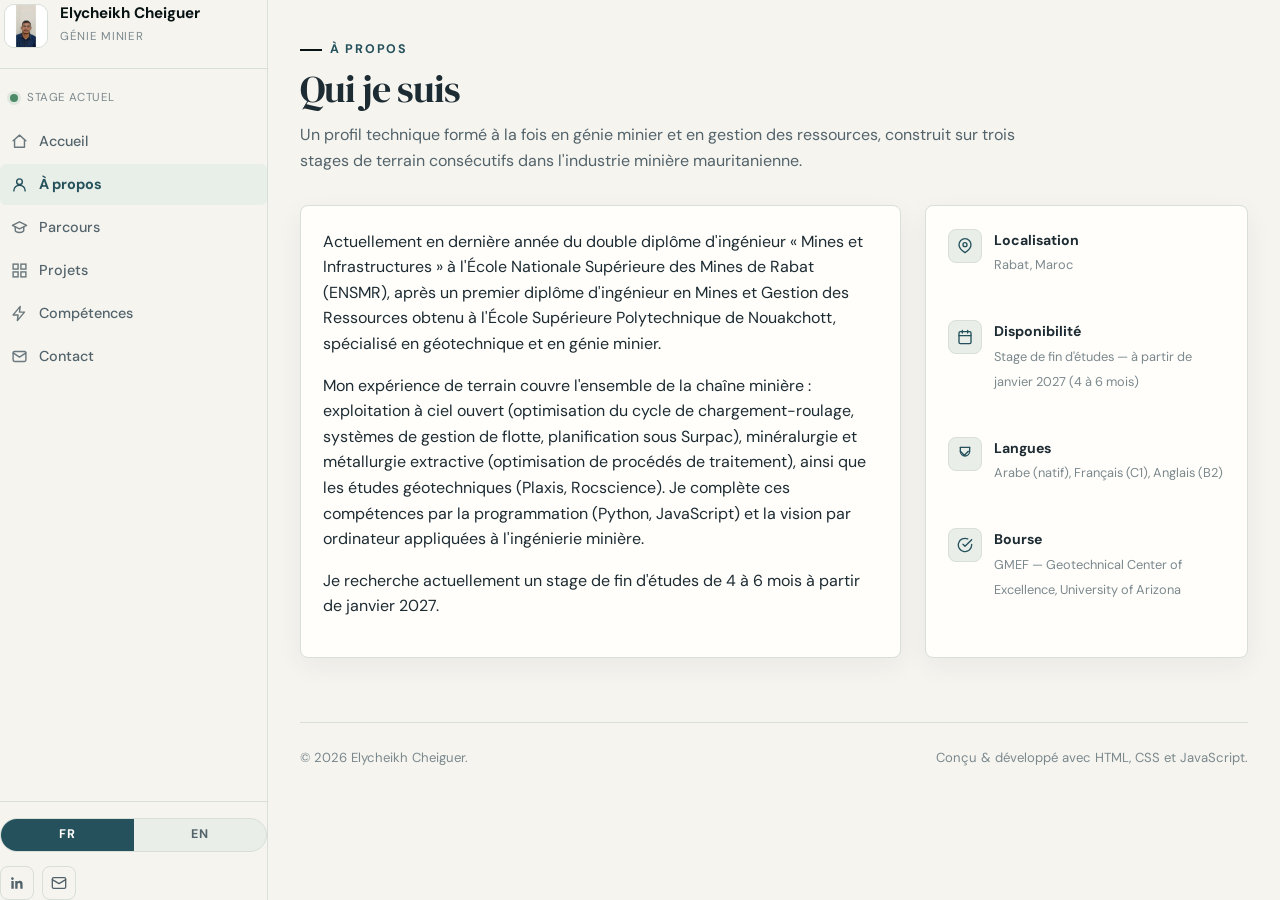
==== about.html @ e335070d "first commit" ====
<!DOCTYPE html>
<html lang="fr">
<head>
<meta charset="UTF-8">
<meta name="viewport" content="width=device-width, initial-scale=1.0">
<title>Elycheikh Cheiguer - Portfolio</title>
<meta name="description" content="Portfolio d'Elycheikh Cheiguer, &eacute;l&egrave;ve-ing&eacute;nieur en g&eacute;nie minier - g&eacute;otechnique, exploitation mini&egrave;re et min&eacute;ralurgie.">
<link rel="icon" href="assets/img/headshot.jpg">
<link rel="stylesheet" href="https://cdn.jsdelivr.net/npm/bootstrap@5.3.3/dist/css/bootstrap.min.css">
<link rel="preconnect" href="https://fonts.googleapis.com">
<link rel="preconnect" href="https://fonts.gstatic.com" crossorigin>
<link href="https://fonts.googleapis.com/css2?family=DM+Sans:wght@400;500;600;700&family=DM+Serif+Display&display=swap" rel="stylesheet">
<link rel="stylesheet" href="style.css">
</head>
<body>
<div class="app-shell d-flex">
  <nav class="app-sidebar offcanvas-lg offcanvas-start" tabindex="-1" id="appSidebar" aria-label="Navigation principale">
    <div class="offcanvas-header d-lg-none">
      <h2 class="offcanvas-title">Menu</h2>
      <button type="button" class="btn-close" data-bs-dismiss="offcanvas" data-bs-target="#appSidebar" aria-label="Close"></button>
    </div>
    <div class="offcanvas-body sidebar-body">
      <a class="sidebar-brand" href="index.html">
        <img src="assets/img/headshot.jpg" alt="" class="sidebar-avatar" width="44" height="44">
        <span class="sidebar-brand-text"><strong>Elycheikh Cheiguer</strong><span data-i18n="sidebar.role">G&eacute;nie Minier</span></span>
      </a>
      <div class="sidebar-presence"><span class="presence-dot" aria-hidden="true"></span><span data-i18n="hero.badge.title">Stage actuel</span></div>
      <ul class="nav flex-column sidebar-nav">
        <li class="nav-item"><a class="nav-link" data-nav href="index.html"><svg width="17" height="17" viewBox="0 0 24 24" fill="none" stroke="currentColor" stroke-width="2" stroke-linecap="round" stroke-linejoin="round"><path d="M3 11l9-8 9 8"/><path d="M5 10v10h14V10"/></svg><span data-i18n="nav.home">Accueil</span></a></li>
        <li class="nav-item"><a class="nav-link active" data-nav href="about.html" aria-current="page"><svg width="17" height="17" viewBox="0 0 24 24" fill="none" stroke="currentColor" stroke-width="2" stroke-linecap="round" stroke-linejoin="round"><circle cx="12" cy="8" r="4"/><path d="M4 21c0-4.4 3.6-8 8-8s8 3.6 8 8"/></svg><span data-i18n="nav.about">&Agrave; propos</span></a></li>
        <li class="nav-item"><a class="nav-link" data-nav href="journey.html"><svg width="17" height="17" viewBox="0 0 24 24" fill="none" stroke="currentColor" stroke-width="2" stroke-linecap="round" stroke-linejoin="round"><path d="M2 9l10-5 10 5-10 5-10-5z"/><path d="M6 11v5c0 1.7 2.7 3 6 3s6-1.3 6-3v-5"/></svg><span data-i18n="nav.education">Parcours</span></a></li>
        <li class="nav-item"><a class="nav-link" data-nav href="projects.html"><svg width="17" height="17" viewBox="0 0 24 24" fill="none" stroke="currentColor" stroke-width="2"><rect x="3" y="3" width="7" height="7"/><rect x="14" y="3" width="7" height="7"/><rect x="14" y="14" width="7" height="7"/><rect x="3" y="14" width="7" height="7"/></svg><span data-i18n="nav.projects">Projets</span></a></li>
        <li class="nav-item"><a class="nav-link" data-nav href="skills.html"><svg width="17" height="17" viewBox="0 0 24 24" fill="none" stroke="currentColor" stroke-width="2" stroke-linecap="round" stroke-linejoin="round"><path d="M13 2L3 14h7l-1 8 10-12h-7l1-8z"/></svg><span data-i18n="nav.skills">Comp&eacute;tences</span></a></li>
        <li class="nav-item"><a class="nav-link" data-nav href="contact.html"><svg width="17" height="17" viewBox="0 0 24 24" fill="none" stroke="currentColor" stroke-width="2" stroke-linecap="round" stroke-linejoin="round"><rect x="3" y="5" width="18" height="14" rx="2"/><path d="M3 7l9 6 9-6"/></svg><span data-i18n="nav.contact">Contact</span></a></li>
      </ul>
      <div class="sidebar-footer">
        <div class="lang-toggle" role="group" aria-label="Language"><button type="button" data-lang-btn="fr">FR</button><button type="button" data-lang-btn="en">EN</button></div>
        <div class="sidebar-social">
          <a href="https://www.linkedin.com/in/elycheikh-cheiguer" target="_blank" rel="noopener noreferrer" aria-label="LinkedIn"><svg width="16" height="16" viewBox="0 0 24 24" fill="currentColor"><path d="M20.45 20.45h-3.56v-5.57c0-1.33-.02-3.04-1.85-3.04-1.86 0-2.14 1.45-2.14 2.94v5.67H9.34V9h3.41v1.56h.05c.48-.9 1.64-1.85 3.37-1.85 3.6 0 4.27 2.37 4.27 5.46v6.28zM5.34 7.43a2.07 2.07 0 1 1 0-4.13 2.07 2.07 0 0 1 0 4.13zM7.12 20.45H3.56V9h3.56v11.45z"/></svg></a>
          <a href="mailto:elycheikh.cheiguer@enim.ac.ma" aria-label="Email"><svg width="16" height="16" viewBox="0 0 24 24" fill="none" stroke="currentColor" stroke-width="2" stroke-linecap="round" stroke-linejoin="round"><rect x="2" y="4" width="20" height="16" rx="2"/><path d="M22 7l-10 6L2 7"/></svg></a>
        </div>
      </div>
    </div>
  </nav>
  <main class="app-main">
    <div class="topbar-mobile d-lg-none">
      <button type="button" class="hamburger-btn" data-bs-toggle="offcanvas" data-bs-target="#appSidebar" aria-controls="appSidebar" aria-label="Menu"><svg viewBox="0 0 24 24" width="20" height="20" fill="none" stroke="currentColor" stroke-width="2" stroke-linecap="round"><line x1="3" y1="6" x2="21" y2="6"/><line x1="3" y1="12" x2="21" y2="12"/><line x1="3" y1="18" x2="21" y2="18"/></svg></button>
      <span class="mobile-brand">Elycheikh Cheiguer</span>
    </div>
    <div class="content-wrap">
<section id="about" class="section reveal">
        <span class="section-eyebrow" data-i18n="about.eyebrow">À propos</span>
        <h2 class="section-title" data-i18n="about.title">Qui je suis</h2>
        <p class="section-lead" data-i18n="about.lead">Un profil technique formé à la fois en génie minier et en gestion des ressources, construit sur trois stages de terrain consécutifs dans l'industrie minière mauritanienne.</p>

        <div class="about-grid">
          <div class="card">
            <p data-i18n="about.p1">Actuellement en dernière année du double diplôme d'ingénieur « Mines et Infrastructures » à l'École Nationale Supérieure des Mines de Rabat (ENSMR), après un premier diplôme d'ingénieur en Mines et Gestion des Ressources obtenu à l'École Supérieure Polytechnique de Nouakchott, spécialisé en géotechnique et en génie minier.</p>
            <p data-i18n="about.p2">Mon expérience de terrain couvre l'ensemble de la chaîne minière : exploitation à ciel ouvert (optimisation du cycle de chargement-roulage, systèmes de gestion de flotte, planification sous Surpac), minéralurgie et métallurgie extractive (optimisation de procédés de traitement), ainsi que les études géotechniques (Plaxis, Rocscience). Je complète ces compétences par la programmation (Python, JavaScript) et la vision par ordinateur appliquées à l'ingénierie minière.</p>
            <p data-i18n="about.p3">Je recherche actuellement un stage de fin d'études de 4 à 6 mois à partir de janvier 2027.</p>
          </div>

          <div class="card fact-list">
            <div class="fact-item">
              <div class="ic"><svg width="16" height="16" viewBox="0 0 24 24" fill="none" stroke="currentColor" stroke-width="2" stroke-linecap="round" stroke-linejoin="round"><path d="M21 10c0 6-9 12-9 12S3 16 3 10a9 9 0 0 1 18 0z"/><circle cx="12" cy="10" r="3"/></svg></div>
              <div><b data-i18n="about.fact1.title">Localisation</b><span data-i18n="about.fact1.sub">Rabat, Maroc</span></div>
            </div>
            <div class="fact-item">
              <div class="ic"><svg width="16" height="16" viewBox="0 0 24 24" fill="none" stroke="currentColor" stroke-width="2" stroke-linecap="round" stroke-linejoin="round"><rect x="3" y="4" width="18" height="18" rx="2"/><path d="M16 2v4M8 2v4M3 10h18"/></svg></div>
              <div><b data-i18n="about.fact2.title">Disponibilité</b><span data-i18n="about.fact2.sub">Stage de fin d'études — à partir de janvier 2027 (4 à 6 mois)</span></div>
            </div>
            <div class="fact-item">
              <div class="ic"><svg width="16" height="16" viewBox="0 0 24 24" fill="none" stroke="currentColor" stroke-width="2" stroke-linecap="round" stroke-linejoin="round"><path d="M5 8l6 6 6-6"/><path d="M5 2h14"/><path d="M5 2v6a7 7 0 0 0 14 0V2"/></svg></div>
              <div><b data-i18n="about.fact3.title">Langues</b><span data-i18n="about.fact3.sub">Arabe (natif), Français (C1), Anglais (B2)</span></div>
            </div>
            <div class="fact-item">
              <div class="ic"><svg width="16" height="16" viewBox="0 0 24 24" fill="none" stroke="currentColor" stroke-width="2" stroke-linecap="round" stroke-linejoin="round"><path d="M22 11.08V12a10 10 0 1 1-5.93-9.14"/><path d="M22 4L12 14.01l-3-3"/></svg></div>
              <div><b data-i18n="about.fact4.title">Bourse</b><span data-i18n="about.fact4.sub">GMEF — Geotechnical Center of Excellence, University of Arizona</span></div>
            </div>
          </div>
        </div>
      </section>
      <footer class="site-footer">
        <span>&copy; <span id="year"></span> Elycheikh Cheiguer.</span>
        <span data-i18n="footer.built">Designed &amp; built with HTML, CSS and JavaScript.</span>
      </footer>
    </div>
  </main>
</div>
<script src="https://cdn.jsdelivr.net/npm/bootstrap@5.3.3/dist/js/bootstrap.bundle.min.js"></script>
<script src="script.js"></script>
</body>
</html>
---- style.css ----
/* ============================================================
   Elycheikh Cheiguer — Portfolio
   style.css
   ============================================================ */

:root {
  --bg: #f5f4ef;
  --surface: #fffefa;
  --surface-2: #e9eee9;
  --surface-3: #d6dfd9;
  --border: #d8ded8;
  --ink: #1d2b33;
  --ink-soft: #53636b;
  --ink-faint: #7b888d;
  --accent: #24515c;
  --accent-soft: #071213;
  --accent-ink: #fffefa;
  --danger: #519cba;
  --ok: #39745e;
  --info: #557a8a;

  --font-title: "DM Serif Display", Georgia, serif;
  --font-body: "DM Sans", -apple-system, BlinkMacSystemFont, "Segoe UI", sans-serif;
  --font-data: "Segoe UI", Consolas, "Cascadia Mono", monospace;

  --shadow: 0 18px 48px rgba(32, 42, 38, 0.12);
  --shadow-sm: 0 5px 18px rgba(32, 42, 38, 0.07);
  --radius: 8px;
  --radius-sm: 6px;

  --sidebar-w: 268px;
}

* { box-sizing: border-box; }

html { scroll-behavior: smooth; }

body {
  background: var(--bg);
  color: var(--ink);
  font-family: var(--font-body);
  font-size: 16px;
  line-height: 1.6;
  margin: 0;
  -webkit-font-smoothing: antialiased;
  overflow-x: hidden;
}

img { max-width: 100%; display: block; }

a { color: var(--accent-soft); text-decoration: none; }
a:hover { color: var(--accent); }

h1, h2, h3, h4, h5, h6 {
  font-family: var(--font-title);
  color: var(--ink);
  font-weight: 700;
  letter-spacing: -0.01em;
}

::selection { background: var(--accent); color: var(--accent-ink); }

/* ---------- scrollbar ---------- */
::-webkit-scrollbar { width: 10px; height: 10px; }
::-webkit-scrollbar-track { background: var(--bg); }
::-webkit-scrollbar-thumb { background: var(--surface-3); border-radius: 8px; }
::-webkit-scrollbar-thumb:hover { background: var(--accent); }

/* ============================================================
   APP SHELL / SIDEBAR (pattern reused from the Chrono Cycle
   Camion dashboard: offcanvas-lg sidebar + mobile topbar)
   ============================================================ */

.app-shell { min-height: 100vh; }

.topbar-mobile {
  display: none;
  align-items: center;
  gap: .75rem;
  padding: .85rem 1rem;
  background: var(--surface);
  border-bottom: 1px solid var(--border);
  position: sticky;
  top: 0;
  z-index: 1030;
}

.hamburger-btn {
  background: transparent;
  border: 1px solid var(--border);
  border-radius: 8px;
  width: 40px;
  height: 40px;
  display: inline-flex;
  align-items: center;
  justify-content: center;
  color: var(--ink);
}

.topbar-mobile .mobile-brand {
  font-family: var(--font-title);
  font-weight: 700;
  color: var(--ink);
}

.app-sidebar {
  width: var(--sidebar-w);
  background: var(--surface);
  border-right: 1px solid var(--border);
}

.sidebar-body {
  display: flex;
  flex-direction: column;
  height: 100%;
  padding: 1.5rem 1.1rem;
}

.sidebar-brand {
  display: flex;
  align-items: center;
  gap: .75rem;
  padding: .25rem .25rem 1.25rem;
  border-bottom: 1px solid var(--border);
  margin-bottom: 1.1rem;
}

.sidebar-avatar {
  width: 44px;
  height: 44px;
  border-radius: 10px;
  object-fit: cover;
  border: 1px solid var(--border);
}

.sidebar-brand-text h1 {
  font-size: .95rem;
  margin: 0;
  line-height: 1.2;
}

.sidebar-brand-text strong {
  font-size: .95rem;
  display: block;
  line-height: 1.2;
}

.sidebar-brand-text span {
  font-size: .72rem;
  color: var(--ink-faint);
  text-transform: uppercase;
  letter-spacing: .06em;
}

.sidebar-nav { flex: 1; }

.sidebar-presence {
  display: flex;
  align-items: center;
  gap: .55rem;
  color: var(--ink-faint);
  font-size: .72rem;
  letter-spacing: .04em;
  text-transform: uppercase;
  margin: .15rem .65rem .85rem;
}

.presence-dot {
  width: 8px;
  height: 8px;
  border-radius: 50%;
  background: #4b8b68;
  box-shadow: 0 0 0 3px rgba(75, 139, 104, .12);
}

.nav-section-label {
  font-size: .68rem;
  text-transform: uppercase;
  letter-spacing: .09em;
  color: var(--ink-faint);
  margin: 1.1rem .5rem .4rem;
}

.app-sidebar .nav-link {
  display: flex;
  align-items: center;
  gap: .7rem;
  color: var(--ink-soft);
  border-radius: var(--radius-sm);
  padding: .55rem .7rem;
  font-size: .9rem;
  font-weight: 500;
  margin-bottom: .15rem;
  transition: background .15s ease, color .15s ease;
}

.app-sidebar .nav-link svg { flex-shrink: 0; opacity: .85; }

.app-sidebar .nav-link:hover {
  background: var(--surface-2);
  color: var(--ink);
}

.app-sidebar .nav-link.active {
  background: #e8eee8;
  color: var(--accent);
  font-weight: 700;
}
.app-sidebar .nav-link.active svg { opacity: 1; }

.sidebar-footer {
  border-top: 1px solid var(--border);
  padding-top: 1rem;
  margin-top: 1rem;
}

.lang-toggle {
  display: flex;
  border: 1px solid var(--border);
  border-radius: 999px;
  overflow: hidden;
  background: var(--surface-2);
}

.lang-toggle button {
  flex: 1;
  background: transparent;
  border: none;
  color: var(--ink-soft);
  font-size: .78rem;
  font-weight: 700;
  letter-spacing: .04em;
  padding: .4rem 0;
  cursor: pointer;
  transition: background .15s ease, color .15s ease;
}

.lang-toggle button.active {
  background: var(--accent);
  color: var(--accent-ink);
}

.sidebar-social {
  display: flex;
  gap: .5rem;
  margin-top: .85rem;
}

.sidebar-social a {
  width: 34px;
  height: 34px;
  display: inline-flex;
  align-items: center;
  justify-content: center;
  border: 1px solid var(--border);
  border-radius: 8px;
  color: var(--ink-soft);
}

.sidebar-social a:hover {
  color: var(--accent-ink);
  background: var(--accent);
  border-color: var(--accent);
}

.app-main { flex: 1; min-width: 0; }

.content-wrap {
  max-width: 1180px;
  margin: 0 auto;
  padding: 2.5rem 2rem 4rem;
}

/* ============================================================
   SECTION HEADERS
   ============================================================ */

.section { scroll-margin-top: 1.5rem; padding-top: 2.2rem; }
.section:first-child { padding-top: 0; }

.section-eyebrow {
  color: var(--accent);
  font-size: .78rem;
  font-weight: 700;
  text-transform: uppercase;
  letter-spacing: .12em;
  margin-bottom: .4rem;
  display: flex;
  align-items: center;
  gap: .5rem;
}

.section-eyebrow::before {
  content: "";
  width: 22px;
  height: 2px;
  background: var(--accent);
  display: inline-block;
}

.section-title {
  font-size: clamp(1.5rem, 2.4vw, 2rem);
  margin: 0 0 .6rem;
}

.section-lead {
  color: var(--ink-soft);
  max-width: 68ch;
  margin-bottom: 2rem;
}

/* ============================================================
   CARD (consistent with Chrono Cycle Camion .card, explicit
   color overrides to avoid Bootstrap collision)
   ============================================================ */

.card {
  background: var(--surface);
  color: var(--ink);
  border: 1px solid var(--border);
  border-radius: var(--radius);
  box-shadow: var(--shadow-sm);
  padding: 1.4rem;
  margin-bottom: 1rem;
}

.card-flat {
  background: var(--surface-2);
  border: 1px solid var(--border);
  border-radius: var(--radius-sm);
}

/* ============================================================
   HERO
   ============================================================ */

.hero {
  display: grid;
  grid-template-columns: 1.05fr .95fr;
  gap: 2.5rem;
  align-items: center;
  min-height: calc(100vh - 2.5rem);
  padding-top: 1rem;
}

.hero > * { min-width: 0; }

.hero-kicker {
  color: var(--accent);
  font-weight: 700;
  letter-spacing: .1em;
  text-transform: uppercase;
  font-size: .8rem;
  margin-bottom: .9rem;
  display: block;
}

.hero h1 {
  font-size: clamp(2.7rem, 5vw, 4.4rem);
  line-height: 1.05;
  margin-bottom: .9rem;
  font-weight: 500;
}

.hero h1 .accent-ink { color: var(--accent); }

.hero-sub {
  color: var(--ink-soft);
  font-size: 1.08rem;
  max-width: 54ch;
  margin-bottom: 1.6rem;
}

.hero-cta { display: flex; gap: .8rem; flex-wrap: wrap; margin-bottom: 1.8rem; }

.btn-accent {
  background: var(--accent);
  border: 1px solid var(--accent);
  color: var(--accent-ink);
  font-weight: 700;
  border-radius: 10px;
  padding: .65rem 1.3rem;
}
.btn-accent:hover { background: var(--accent-soft); border-color: var(--accent-soft); color: var(--accent-ink); }

.btn-outline-ghost {
  background: transparent;
  border: 1px solid var(--border);
  color: var(--ink);
  font-weight: 600;
  border-radius: 10px;
  padding: .65rem 1.3rem;
}
.btn-outline-ghost:hover { border-color: var(--accent); color: var(--accent-soft); }

.hero-stats {
  display: grid;
  grid-template-columns: repeat(3, 1fr);
  gap: .75rem;
  max-width: 480px;
}

.hero-stat {
  min-width: 0;
  background: var(--surface);
  border: 1px solid var(--border);
  border-radius: var(--radius-sm);
  padding: .8rem .6rem;
  text-align: center;
}

.hero-stat b {
  display: block;
  font-family: var(--font-data);
  font-size: 1.25rem;
  color: var(--accent);
}

.hero-stat span {
  font-size: .68rem;
  color: var(--ink-faint);
  text-transform: uppercase;
  letter-spacing: .04em;
}

.hero-portrait-wrap { position: relative; display: flex; justify-content: center; }

.hero-portrait-frame {
  position: relative;
  width: min(100%, 380px);
  border-radius: 3px 3px 72px 3px;
  overflow: hidden;
  border: 1px solid var(--border);
  box-shadow: var(--shadow);
}

.hero-portrait-frame img {
  width: 100%;
  aspect-ratio: 4 / 5;
  object-fit: cover;
}

.hero-portrait-badge {
  position: absolute;
  bottom: 14px;
  left: 14px;
  right: 14px;
  background: rgba(255, 254, 250, .92);
  backdrop-filter: blur(6px);
  border: 1px solid var(--border);
  border-radius: 10px;
  padding: .6rem .8rem;
  font-size: .78rem;
  color: var(--ink-soft);
}
.hero-portrait-badge b { color: var(--ink); }

/* ============================================================
   ABOUT
   ============================================================ */

.about-grid { display: grid; grid-template-columns: 1.3fr .7fr; gap: 1.5rem; }
.about-grid > * { min-width: 0; }

.fact-list { display: grid; gap: .65rem; }
.fact-item { display: flex; gap: .75rem; align-items: flex-start; }
.fact-item .ic {
  width: 34px; height: 34px; flex-shrink: 0;
  border-radius: 8px; background: var(--surface-2); border: 1px solid var(--border);
  display: flex; align-items: center; justify-content: center; color: var(--accent);
}
.fact-item b { display: block; font-size: .88rem; color: var(--ink); }
.fact-item span { font-size: .8rem; color: var(--ink-faint); }

/* ============================================================
   TIMELINE (education)
   ============================================================ */

.timeline { position: relative; padding-left: 1.6rem; }
.timeline::before {
  content: "";
  position: absolute;
  left: 7px; top: 6px; bottom: 6px;
  width: 2px;
  background: var(--border);
}

.timeline-item { position: relative; padding-bottom: 1.4rem; }
.timeline-item:last-child { padding-bottom: 0; }

.timeline-item::before {
  content: "";
  position: absolute;
  left: -1.6rem;
  top: 4px;
  width: 15px; height: 15px;
  border-radius: 50%;
  background: var(--surface);
  border: 2px solid var(--accent);
}

.timeline-item.is-current::before { background: var(--accent); }

.timeline-date {
  font-family: var(--font-data);
  font-size: .76rem;
  color: var(--accent);
  text-transform: uppercase;
  letter-spacing: .05em;
  margin-bottom: .15rem;
}

.timeline-item h3 { font-size: 1.02rem; margin: 0 0 .15rem; }
.timeline-item .org { color: var(--ink-soft); font-size: .86rem; margin-bottom: .3rem; }
.timeline-item p { color: var(--ink-faint); font-size: .86rem; margin: 0; }

/* ============================================================
   EXPERIENCE
   ============================================================ */

.exp-card { padding: 0; overflow: hidden; }

.exp-head {
  display: flex;
  justify-content: space-between;
  align-items: flex-start;
  gap: 1rem;
  padding: 1.3rem 1.4rem;
  flex-wrap: wrap;
}

.exp-head h3 { font-size: 1.12rem; margin: 0 0 .25rem; }
.exp-head .org { color: var(--accent-soft); font-size: .88rem; font-weight: 600; }
.exp-head .meta { color: var(--ink-faint); font-size: .8rem; margin-top: .2rem; }

.badge-pill {
  display: inline-block;
  background: var(--surface-2);
  border: 1px solid var(--border);
  color: var(--ink-soft);
  border-radius: 999px;
  font-size: .72rem;
  padding: .28rem .7rem;
  margin: 0 .35rem .35rem 0;
  font-weight: 600;
}

.exp-body {
  padding: 0 1.4rem 1.4rem;
  color: var(--ink-soft);
  font-size: .92rem;
}

.exp-body p { margin-bottom: .8rem; }

/* --- featured SNIM case study --- */

.case-study { padding: 0; }

.case-hero {
  position: relative;
  min-height: 300px;
  background-size: cover;
  background-position: center;
  display: flex;
  align-items: flex-end;
  padding: 1.6rem;
}

.case-hero::before {
  content: "";
  position: absolute; inset: 0;
  background: linear-gradient(180deg, rgba(20,21,26,.15) 0%, rgba(20,21,26,.96) 100%);
}

.case-hero-content { position: relative; z-index: 1; }
.case-hero .badge-pill { background: rgba(29,31,38,.75); }

.case-hero h3 { font-size: 1.5rem; margin: 0 0 .35rem; }
.case-hero .org { color: var(--accent-soft); font-weight: 700; font-size: .95rem; }

.case-stats {
  display: grid;
  grid-template-columns: repeat(auto-fit, minmax(110px, 1fr));
  gap: .7rem;
  padding: 1.3rem 1.6rem;
  border-bottom: 1px solid var(--border);
}

.case-stat { text-align: center; min-width: 0; }
.case-stat b { display: block; font-family: var(--font-data); font-size: 1.3rem; color: var(--accent); }
.case-stat span { font-size: .68rem; color: var(--ink-faint); text-transform: uppercase; letter-spacing: .04em; }

.case-nav {
  display: flex;
  gap: .4rem;
  padding: 1rem 1.6rem 0;
  flex-wrap: wrap;
  border-bottom: 1px solid var(--border);
}

.case-nav-btn {
  background: transparent;
  border: 1px solid var(--border);
  color: var(--ink-soft);
  border-radius: 999px 999px 0 0;
  padding: .5rem 1rem;
  font-size: .82rem;
  font-weight: 600;
  cursor: pointer;
  border-bottom: none;
  transition: background .15s ease, color .15s ease;
}

.case-nav-btn.active {
  background: var(--surface-2);
  color: var(--accent);
}

.case-pane { display: none; padding: 1.5rem 1.6rem 1.8rem; }
.case-pane.active { display: block; }

.case-pane h4 {
  font-size: .98rem;
  color: var(--ink);
  margin: 1.1rem 0 .5rem;
}
.case-pane h4:first-child { margin-top: 0; }

.case-pane p { color: var(--ink-soft); font-size: .92rem; margin-bottom: .8rem; }

.case-pane ul { padding-left: 1.2rem; color: var(--ink-soft); font-size: .9rem; margin-bottom: .9rem; }
.case-pane li { margin-bottom: .4rem; }
.case-pane li strong { color: var(--ink); }

.case-gallery {
  display: grid;
  grid-template-columns: repeat(3, 1fr);
  gap: .6rem;
  margin: .9rem 0 1.2rem;
}

.case-gallery figure {
  margin: 0;
  min-width: 0;
  border-radius: var(--radius-sm);
  overflow: hidden;
  border: 1px solid var(--border);
  background: var(--surface-2);
}

.case-gallery img { width: 100%; height: 150px; object-fit: cover; }

.case-gallery figcaption {
  font-size: .72rem;
  color: var(--ink-faint);
  padding: .5rem .6rem;
}

/* pareto bars */

.pareto {
  display: flex;
  align-items: flex-end;
  gap: .55rem;
  height: 170px;
  padding: 1rem .5rem .5rem;
  background: var(--surface-2);
  border: 1px solid var(--border);
  border-radius: var(--radius-sm);
  margin-bottom: 1.2rem;
}

.pareto-col { flex: 1; min-width: 0; display: flex; flex-direction: column; align-items: center; justify-content: flex-end; height: 100%; }

.pareto-bar {
  width: 100%;
  max-width: 34px;
  background: linear-gradient(180deg, var(--accent-soft), var(--accent));
  border-radius: 4px 4px 0 0;
}

.pareto-col:nth-child(n+4) .pareto-bar { background: var(--surface-3); }

.pareto-pct { font-family: var(--font-data); font-size: .72rem; color: var(--ink); margin-bottom: .3rem; }
.pareto-label { font-size: .64rem; color: var(--ink-faint); margin-top: .4rem; text-align: center; }

.tool-chip {
  display: inline-flex;
  align-items: center;
  gap: .4rem;
  background: var(--surface-2);
  border: 1px solid var(--border);
  border-radius: 999px;
  padding: .3rem .75rem;
  font-size: .78rem;
  color: var(--ink-soft);
  margin: 0 .4rem .4rem 0;
}

.quote-block {
  border-left: 3px solid var(--accent);
  padding: .3rem 0 .3rem 1rem;
  color: var(--ink-soft);
  font-style: italic;
  font-size: .9rem;
  margin: 1rem 0;
}

/* ============================================================
   PROJECTS
   ============================================================ */

.project-card { display: flex; flex-direction: column; height: 100%; }
.project-card h3 { font-size: 1.02rem; margin-bottom: .3rem; }
.project-card .meta { color: var(--ink-faint); font-size: .76rem; margin-bottom: .6rem; }
.project-card p { color: var(--ink-soft); font-size: .88rem; flex: 1; }

/* ============================================================
   SKILLS
   ============================================================ */

.skill-group h3 {
  font-size: .85rem;
  text-transform: uppercase;
  letter-spacing: .06em;
  color: var(--ink-faint);
  margin-bottom: .7rem;
}

.skill-bar-row { margin-bottom: .85rem; }
.skill-bar-row .top { display: flex; justify-content: space-between; font-size: .84rem; margin-bottom: .3rem; }
.skill-bar-row .top b { color: var(--ink); font-weight: 600; }
.skill-bar-row .top span { color: var(--ink-faint); font-family: var(--font-data); font-size: .76rem; }

.skill-track {
  height: 7px;
  background: var(--surface-2);
  border-radius: 99px;
  overflow: hidden;
  border: 1px solid var(--border);
}

.skill-fill {
  height: 100%;
  background: linear-gradient(90deg, var(--accent-soft), var(--accent));
  border-radius: 99px;
}

.cert-row { display: flex; flex-wrap: wrap; gap: .5rem; }

/* ============================================================
   CONTACT
   ============================================================ */

.contact-grid { display: grid; grid-template-columns: repeat(auto-fit, minmax(220px, 1fr)); gap: 1rem; }

.contact-card {
  display: flex;
  align-items: center;
  gap: .9rem;
  padding: 1.1rem;
  min-width: 0;
}

.contact-card > div { min-width: 0; }
.contact-card a, .contact-card span.val { word-break: break-word; }

.contact-card .ic {
  width: 42px; height: 42px; flex-shrink: 0;
  border-radius: 10px; background: var(--surface-2); border: 1px solid var(--border);
  display: flex; align-items: center; justify-content: center; color: var(--accent);
}

.contact-card b { display: block; font-size: .78rem; color: var(--ink-faint); text-transform: uppercase; letter-spacing: .04em; }
.contact-card a, .contact-card span.val { color: var(--ink); font-weight: 600; font-size: .94rem; }

/* ============================================================
   FOOTER
   ============================================================ */

.site-footer {
  border-top: 1px solid var(--border);
  margin-top: 3rem;
  padding-top: 1.5rem;
  color: var(--ink-faint);
  font-size: .82rem;
  display: flex;
  justify-content: space-between;
  flex-wrap: wrap;
  gap: .5rem;
}

a:focus-visible,
button:focus-visible {
  outline: 3px solid var(--accent-soft);
  outline-offset: 3px;
}

.section-title {
  font-size: clamp(2rem, 3vw, 2.8rem);
  letter-spacing: -.025em;
  font-weight: 500;
}

.hero-kicker,
.section-eyebrow {
  letter-spacing: .14em;
}

.card {
  border-color: var(--border);
}

.sidebar-brand {
  text-decoration: none;
}

.sidebar-brand-text {
  min-width: 0;
}

.hero-kicker {
  color: var(--accent-soft);
}

.hero-stat,
.card,
.contact-card {
  box-shadow: 0 8px 26px rgba(29, 43, 51, .055);
}

.hero-stat {
  border-radius: 3px;
}

.section-eyebrow::before {
  background: var(--accent-soft);
}

.case-hero::before {
  background: linear-gradient(180deg, rgba(20, 33, 38, .08) 0%, rgba(20, 33, 38, .92) 100%);
}

@media (prefers-reduced-motion: reduce) {
  *,
  *::before,
  *::after {
    scroll-behavior: auto !important;
    animation-duration: .01ms !important;
    animation-iteration-count: 1 !important;
    transition-duration: .01ms !important;
  }
}

/* ============================================================
   REVEAL ANIMATION
   ============================================================ */

.reveal { opacity: 0; transform: translateY(14px); transition: opacity .5s ease, transform .5s ease; }
.reveal.in { opacity: 1; transform: translateY(0); }

/* ============================================================
   RESPONSIVE
   ============================================================ */

@media (max-width: 991.98px) {
  .topbar-mobile { display: flex; }
  .content-wrap { padding: 1.6rem 1.1rem 3rem; }
  .hero { grid-template-columns: 1fr; min-height: auto; padding-top: .5rem; }
  .hero-portrait-wrap { order: -1; }
  .hero-portrait-frame { width: min(100%, 300px); }
  .about-grid { grid-template-columns: 1fr; }
  .case-gallery { grid-template-columns: repeat(2, 1fr); }
}

@media (max-width: 575.98px) {
  .hero-stats { grid-template-columns: repeat(3, 1fr); }
  .case-gallery { grid-template-columns: 1fr 1fr; }
  .case-stats { grid-template-columns: repeat(2, 1fr); }
  .site-footer { flex-direction: column; }
}
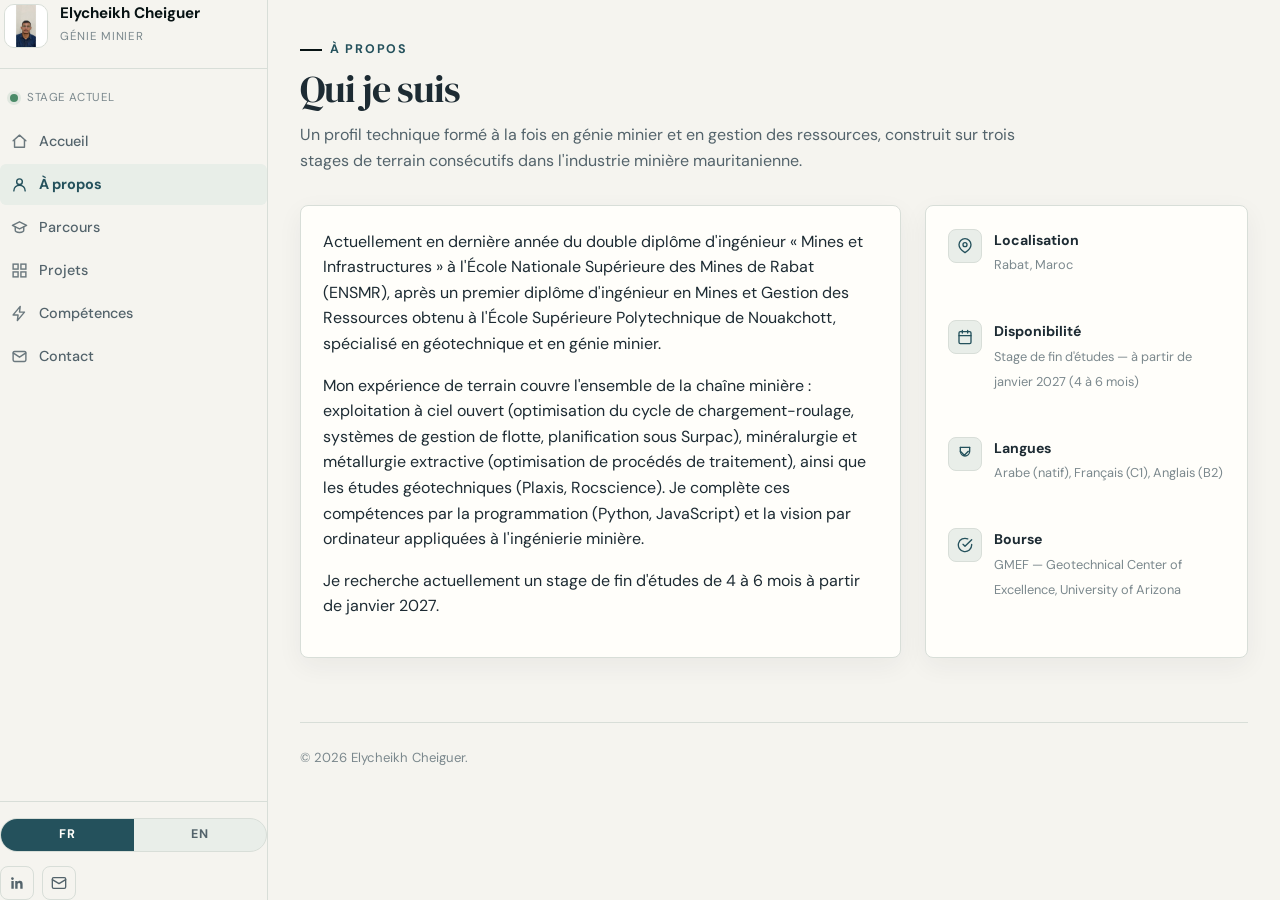
==== commit 4f12c7b5: "petites changes" ====
--- a/about.html
+++ b/about.html
@@ -82,7 +82,6 @@
       </section>
       <footer class="site-footer">
         <span>&copy; <span id="year"></span> Elycheikh Cheiguer.</span>
-        <span data-i18n="footer.built">Designed &amp; built with HTML, CSS and JavaScript.</span>
       </footer>
     </div>
   </main>
--- a/style.css
+++ b/style.css
@@ -711,10 +711,80 @@
    PROJECTS
    ============================================================ */
 
-.project-card { display: flex; flex-direction: column; height: 100%; }
-.project-card h3 { font-size: 1.02rem; margin-bottom: .3rem; }
-.project-card .meta { color: var(--ink-faint); font-size: .76rem; margin-bottom: .6rem; }
-.project-card p { color: var(--ink-soft); font-size: .88rem; flex: 1; }
+.project-card {
+  display: grid;
+  grid-template-columns: minmax(0, .9fr) minmax(0, 1.1fr);
+  height: 100%;
+  overflow: hidden;
+}
+
+.project-visual {
+  display: flex;
+  flex-direction: column;
+  justify-content: center;
+  min-width: 0;
+  margin: 0;
+  background: #101719;
+}
+
+.project-visual img {
+  width: 100%;
+  height: 100%;
+  min-height: 300px;
+  object-fit: contain;
+}
+
+.project-visual figcaption {
+  padding: .55rem .85rem;
+  color: rgba(255, 255, 255, .76);
+  font-size: .72rem;
+}
+
+.project-content { padding: 1.35rem; }
+.project-card h3 { font-size: 1.2rem; margin-bottom: .3rem; }
+.project-card .meta { color: var(--ink-faint); font-size: .76rem; margin-bottom: .8rem; }
+.project-card .project-summary { color: var(--ink-soft); font-size: .92rem; }
+
+.project-details {
+  display: grid;
+  grid-template-columns: repeat(2, minmax(0, 1fr));
+  gap: 1rem;
+  margin: 1rem 0;
+}
+
+.project-detail h4 {
+  margin-bottom: .35rem;
+  font-family: var(--font-body);
+  font-size: .78rem;
+  font-weight: 700;
+  letter-spacing: .05em;
+  text-transform: uppercase;
+}
+
+.project-detail p { margin: 0; color: var(--ink-soft); font-size: .84rem; }
+
+.project-footer {
+  display: flex;
+  flex-wrap: wrap;
+  align-items: center;
+  justify-content: space-between;
+  gap: .75rem;
+  border-top: 1px solid var(--border);
+  padding-top: .8rem;
+}
+
+.project-report-link { font-size: .82rem; font-weight: 700; }
+.project-report-link:hover { text-decoration: underline; }
+
+@media (max-width: 767.98px) {
+  .project-card { grid-template-columns: 1fr; }
+  .project-visual img { min-height: 0; aspect-ratio: 16 / 10; }
+  .project-content { padding: 1.1rem; }
+}
+
+@media (max-width: 575.98px) {
+  .project-details { grid-template-columns: 1fr; }
+}
 
 /* ============================================================
    SKILLS
